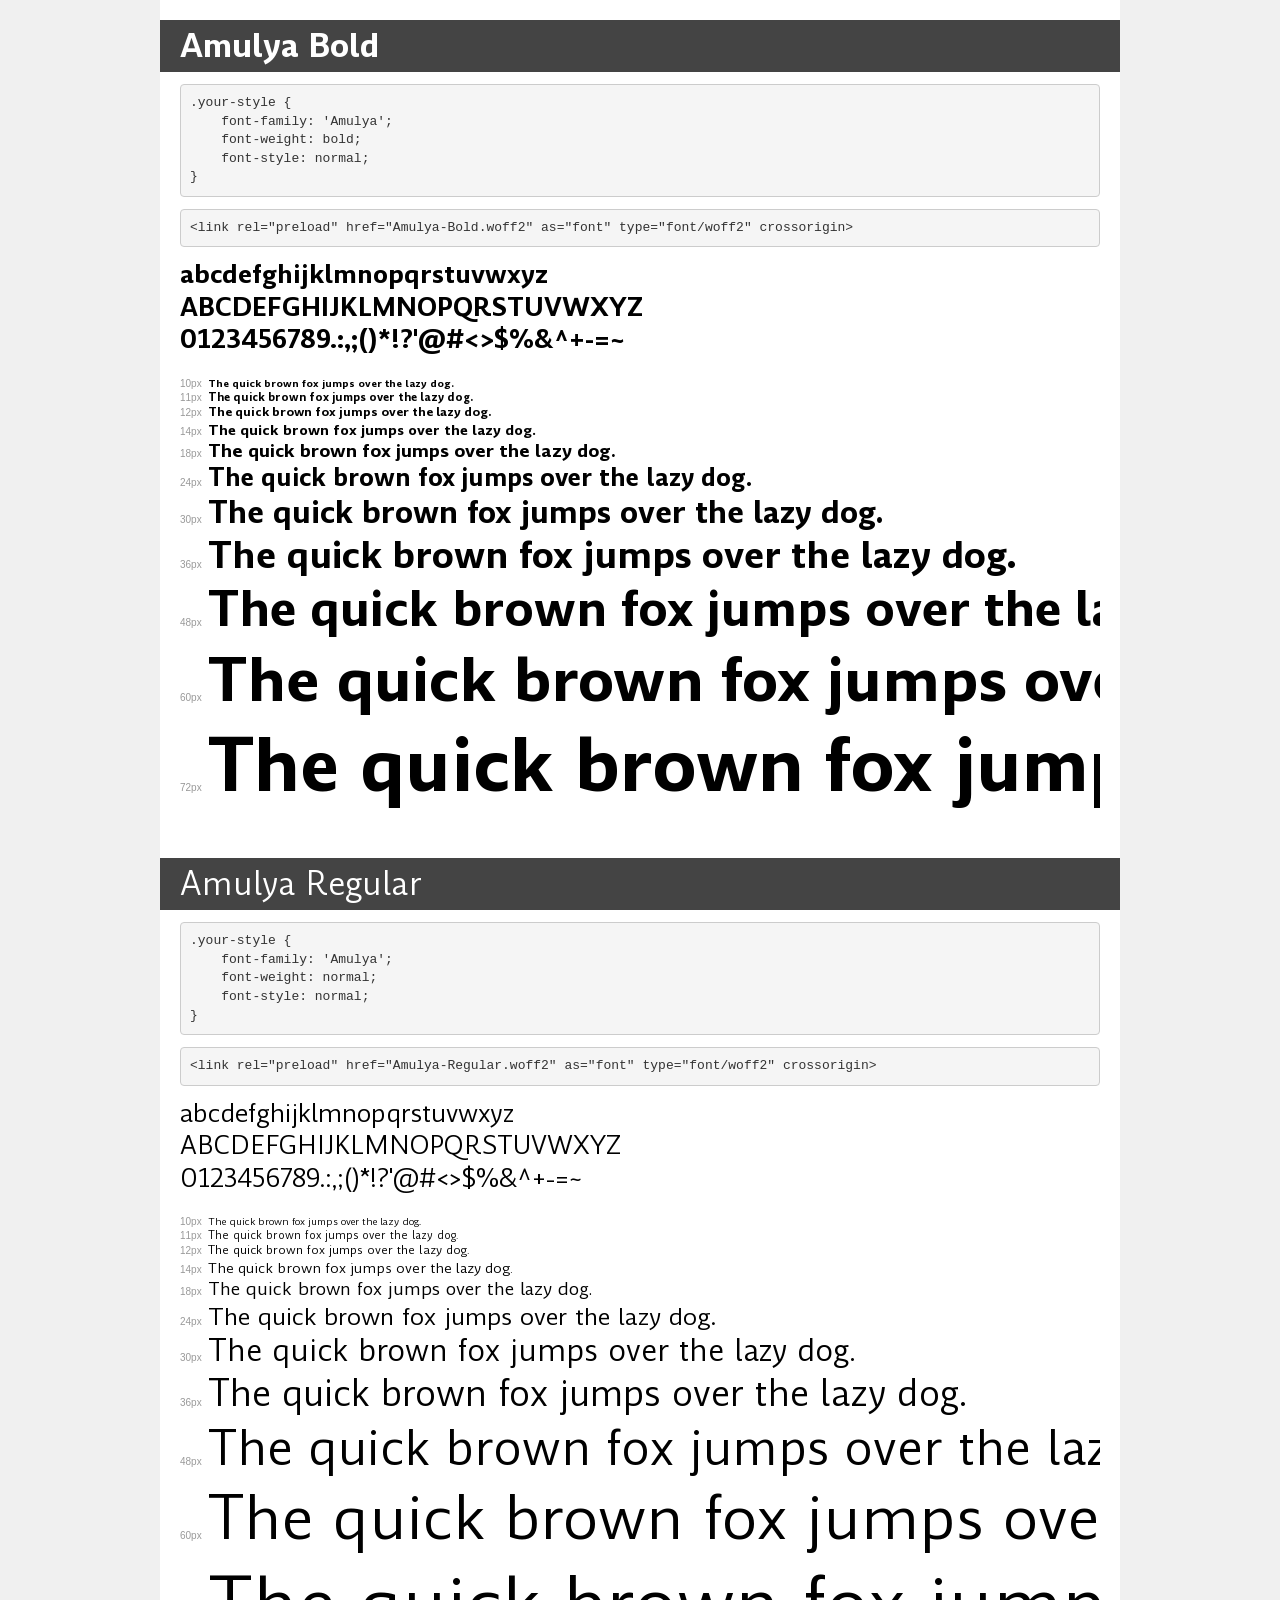
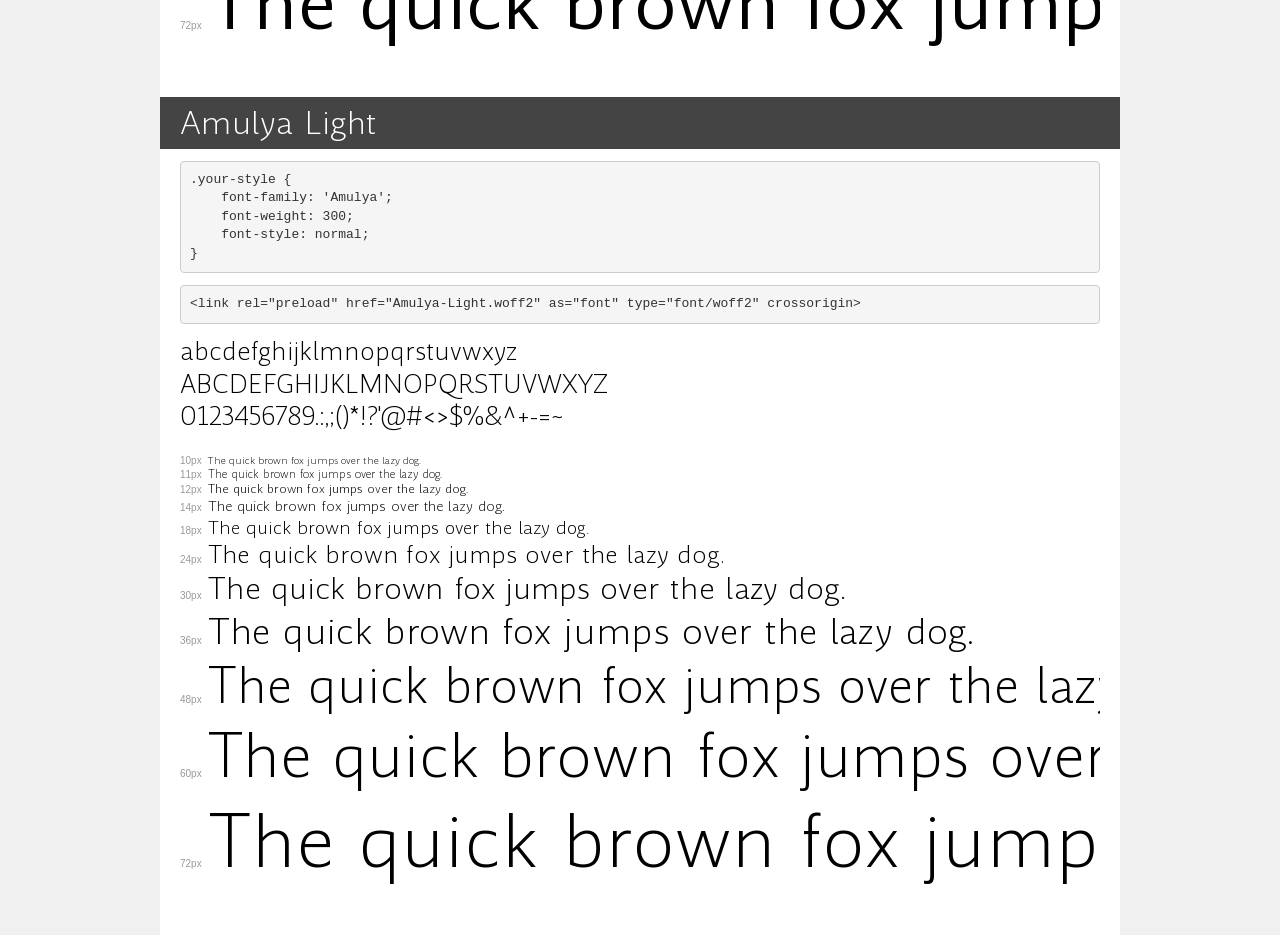
==== assets/fonts/demo.html @ 082922bf "style: change primary font family to Amulya" ====
<!DOCTYPE html>
<html lang="en">
<head>
    <meta charset="utf-8">
    <meta http-equiv="X-UA-Compatible" content="IE=edge">
    <meta name="viewport" content="width=device-width, initial-scale=1">
    <meta name="robots" content="noindex, noarchive">
    <meta name="format-detection" content="telephone=no">
    <title>Transfonter demo</title>
    <link href="stylesheet.css" rel="stylesheet">
    <style>
        /*
        http://meyerweb.com/eric/tools/css/reset/
        v2.0 | 20110126
        License: none (public domain)
        */
        html, body, div, span, applet, object, iframe,
        h1, h2, h3, h4, h5, h6, p, blockquote, pre,
        a, abbr, acronym, address, big, cite, code,
        del, dfn, em, img, ins, kbd, q, s, samp,
        small, strike, strong, sub, sup, tt, var,
        b, u, i, center,
        dl, dt, dd, ol, ul, li,
        fieldset, form, label, legend,
        table, caption, tbody, tfoot, thead, tr, th, td,
        article, aside, canvas, details, embed,
        figure, figcaption, footer, header, hgroup,
        menu, nav, output, ruby, section, summary,
        time, mark, audio, video {
            margin: 0;
            padding: 0;
            border: 0;
            font-size: 100%;
            font: inherit;
            vertical-align: baseline;
        }
        /* HTML5 display-role reset for older browsers */
        article, aside, details, figcaption, figure,
        footer, header, hgroup, menu, nav, section {
            display: block;
        }
        body {
            line-height: 1;
        }
        ol, ul {
            list-style: none;
        }
        blockquote, q {
            quotes: none;
        }
        blockquote:before, blockquote:after,
        q:before, q:after {
            content: '';
            content: none;
        }
        table {
            border-collapse: collapse;
            border-spacing: 0;
        }
        /* demo styles */
        body {
            background: #f0f0f0;
            color: #000;
        }
        .page {
            background: #fff;
            width: 920px;
            margin: 0 auto;
            padding: 20px 20px 0 20px;
            overflow: hidden;
        }
        .font-container {
            overflow-x: auto;
            overflow-y: hidden;
            margin-bottom: 40px;
            line-height: 1.3;
            white-space: nowrap;
            padding-bottom: 5px;
        }
        h1 {
            position: relative;
            background: #444;
            font-size: 32px;
            color: #fff;
            padding: 10px 20px;
            margin: 0 -20px 12px -20px;
        }
        .letters {
            font-size: 25px;
            margin-bottom: 20px;
        }
        .s10:before {
            content: '10px';
        }
        .s11:before {
            content: '11px';
        }
        .s12:before {
            content: '12px';
        }
        .s14:before {
            content: '14px';
        }
        .s18:before {
            content: '18px';
        }
        .s24:before {
            content: '24px';
        }
        .s30:before {
            content: '30px';
        }
        .s36:before {
            content: '36px';
        }
        .s48:before {
            content: '48px';
        }
        .s60:before {
            content: '60px';
        }
        .s72:before {
            content: '72px';
        }
        .s10:before, .s11:before, .s12:before, .s14:before,
        .s18:before, .s24:before, .s30:before, .s36:before,
        .s48:before, .s60:before, .s72:before {
            font-family: Arial, sans-serif;
            font-size: 10px;
            font-weight: normal;
            font-style: normal;
            color: #999;
            padding-right: 6px;
        }
        pre {
            display: block;
            padding: 9px;
            margin: 0 0 12px;
            font-family: Monaco, Menlo, Consolas, "Courier New", monospace;
            font-size: 13px;
            line-height: 1.428571429;
            color: #333;
            font-weight: normal;
            font-style: normal;
            background-color: #f5f5f5;
            border: 1px solid #ccc;
            overflow-x: auto;
            border-radius: 4px;
        }
        /* responsive */
        @media (max-width: 959px) {
            .page {
                width: auto;
                margin: 0;
            }
        }
    </style>
</head>
<body>
<div class="page">
    <div class="demo">
        <h1 style="font-family: 'Amulya'; font-weight: bold; font-style: normal;">Amulya Bold</h1>
        <pre title="Usage">.your-style {
    font-family: 'Amulya';
    font-weight: bold;
    font-style: normal;
}</pre>
        <pre title="Preload (optional)">
&lt;link rel=&quot;preload&quot; href=&quot;Amulya-Bold.woff2&quot; as=&quot;font&quot; type=&quot;font/woff2&quot; crossorigin&gt;</pre>
        <div class="font-container" style="font-family: 'Amulya'; font-weight: bold; font-style: normal;">
            <p class="letters">
                abcdefghijklmnopqrstuvwxyz<br>
ABCDEFGHIJKLMNOPQRSTUVWXYZ<br>
                0123456789.:,;()*!?'@#&lt;&gt;$%&^+-=~
            </p>
            <p class="s10" style="font-size: 10px;">The quick brown fox jumps over the lazy dog.</p>
            <p class="s11" style="font-size: 11px;">The quick brown fox jumps over the lazy dog.</p>
            <p class="s12" style="font-size: 12px;">The quick brown fox jumps over the lazy dog.</p>
            <p class="s14" style="font-size: 14px;">The quick brown fox jumps over the lazy dog.</p>
            <p class="s18" style="font-size: 18px;">The quick brown fox jumps over the lazy dog.</p>
            <p class="s24" style="font-size: 24px;">The quick brown fox jumps over the lazy dog.</p>
            <p class="s30" style="font-size: 30px;">The quick brown fox jumps over the lazy dog.</p>
            <p class="s36" style="font-size: 36px;">The quick brown fox jumps over the lazy dog.</p>
            <p class="s48" style="font-size: 48px;">The quick brown fox jumps over the lazy dog.</p>
            <p class="s60" style="font-size: 60px;">The quick brown fox jumps over the lazy dog.</p>
            <p class="s72" style="font-size: 72px;">The quick brown fox jumps over the lazy dog.</p>
        </div>
    </div>

    <div class="demo">
        <h1 style="font-family: 'Amulya'; font-weight: normal; font-style: normal;">Amulya Regular</h1>
        <pre title="Usage">.your-style {
    font-family: 'Amulya';
    font-weight: normal;
    font-style: normal;
}</pre>
        <pre title="Preload (optional)">
&lt;link rel=&quot;preload&quot; href=&quot;Amulya-Regular.woff2&quot; as=&quot;font&quot; type=&quot;font/woff2&quot; crossorigin&gt;</pre>
        <div class="font-container" style="font-family: 'Amulya'; font-weight: normal; font-style: normal;">
            <p class="letters">
                abcdefghijklmnopqrstuvwxyz<br>
ABCDEFGHIJKLMNOPQRSTUVWXYZ<br>
                0123456789.:,;()*!?'@#&lt;&gt;$%&^+-=~
            </p>
            <p class="s10" style="font-size: 10px;">The quick brown fox jumps over the lazy dog.</p>
            <p class="s11" style="font-size: 11px;">The quick brown fox jumps over the lazy dog.</p>
            <p class="s12" style="font-size: 12px;">The quick brown fox jumps over the lazy dog.</p>
            <p class="s14" style="font-size: 14px;">The quick brown fox jumps over the lazy dog.</p>
            <p class="s18" style="font-size: 18px;">The quick brown fox jumps over the lazy dog.</p>
            <p class="s24" style="font-size: 24px;">The quick brown fox jumps over the lazy dog.</p>
            <p class="s30" style="font-size: 30px;">The quick brown fox jumps over the lazy dog.</p>
            <p class="s36" style="font-size: 36px;">The quick brown fox jumps over the lazy dog.</p>
            <p class="s48" style="font-size: 48px;">The quick brown fox jumps over the lazy dog.</p>
            <p class="s60" style="font-size: 60px;">The quick brown fox jumps over the lazy dog.</p>
            <p class="s72" style="font-size: 72px;">The quick brown fox jumps over the lazy dog.</p>
        </div>
    </div>

    <div class="demo">
        <h1 style="font-family: 'Amulya'; font-weight: 300; font-style: normal;">Amulya Light</h1>
        <pre title="Usage">.your-style {
    font-family: 'Amulya';
    font-weight: 300;
    font-style: normal;
}</pre>
        <pre title="Preload (optional)">
&lt;link rel=&quot;preload&quot; href=&quot;Amulya-Light.woff2&quot; as=&quot;font&quot; type=&quot;font/woff2&quot; crossorigin&gt;</pre>
        <div class="font-container" style="font-family: 'Amulya'; font-weight: 300; font-style: normal;">
            <p class="letters">
                abcdefghijklmnopqrstuvwxyz<br>
ABCDEFGHIJKLMNOPQRSTUVWXYZ<br>
                0123456789.:,;()*!?'@#&lt;&gt;$%&^+-=~
            </p>
            <p class="s10" style="font-size: 10px;">The quick brown fox jumps over the lazy dog.</p>
            <p class="s11" style="font-size: 11px;">The quick brown fox jumps over the lazy dog.</p>
            <p class="s12" style="font-size: 12px;">The quick brown fox jumps over the lazy dog.</p>
            <p class="s14" style="font-size: 14px;">The quick brown fox jumps over the lazy dog.</p>
            <p class="s18" style="font-size: 18px;">The quick brown fox jumps over the lazy dog.</p>
            <p class="s24" style="font-size: 24px;">The quick brown fox jumps over the lazy dog.</p>
            <p class="s30" style="font-size: 30px;">The quick brown fox jumps over the lazy dog.</p>
            <p class="s36" style="font-size: 36px;">The quick brown fox jumps over the lazy dog.</p>
            <p class="s48" style="font-size: 48px;">The quick brown fox jumps over the lazy dog.</p>
            <p class="s60" style="font-size: 60px;">The quick brown fox jumps over the lazy dog.</p>
            <p class="s72" style="font-size: 72px;">The quick brown fox jumps over the lazy dog.</p>
        </div>
    </div>

</div>
</body>
</html>
---- assets/fonts/stylesheet.css ----
@font-face {
    font-family: 'Amulya';
    src: url('Amulya-Bold.woff2') format('woff2'),
        url('Amulya-Bold.woff') format('woff');
    font-weight: bold;
    font-style: normal;
    font-display: swap;
}

@font-face {
    font-family: 'Amulya';
    src: url('Amulya-Regular.woff2') format('woff2'),
        url('Amulya-Regular.woff') format('woff');
    font-weight: normal;
    font-style: normal;
    font-display: swap;
}

@font-face {
    font-family: 'Amulya';
    src: url('Amulya-Light.woff2') format('woff2'),
        url('Amulya-Light.woff') format('woff');
    font-weight: 300;
    font-style: normal;
    font-display: swap;
}
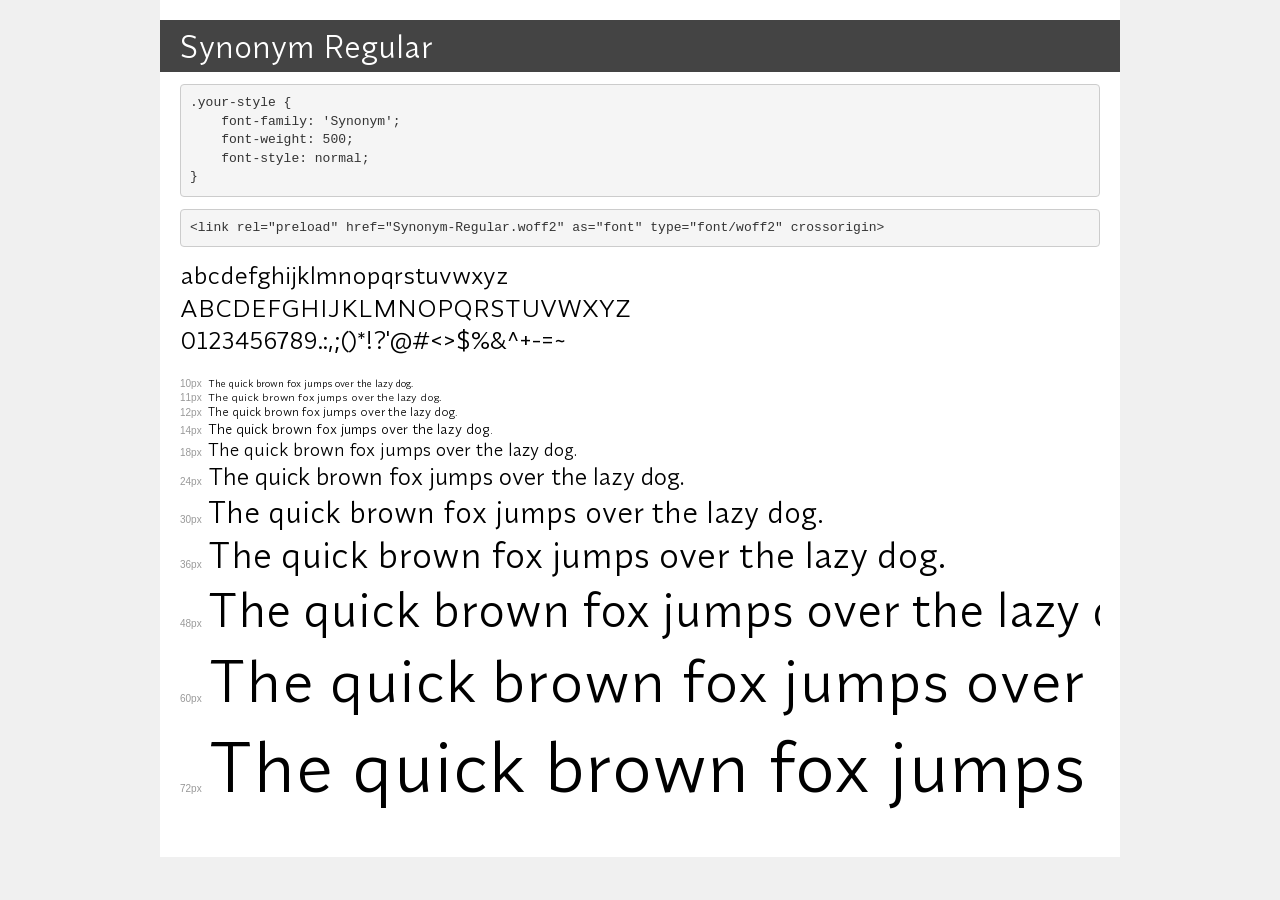
==== commit b938ca81: "style: uppercase all titles" ====
--- a/assets/fonts/demo.html
+++ b/assets/fonts/demo.html
@@ -159,73 +159,15 @@
 <body>
 <div class="page">
     <div class="demo">
-        <h1 style="font-family: 'Amulya'; font-weight: bold; font-style: normal;">Amulya Bold</h1>
+        <h1 style="font-family: 'Synonym'; font-weight: 500; font-style: normal;">Synonym Regular</h1>
         <pre title="Usage">.your-style {
-    font-family: 'Amulya';
-    font-weight: bold;
+    font-family: 'Synonym';
+    font-weight: 500;
     font-style: normal;
 }</pre>
         <pre title="Preload (optional)">
-&lt;link rel=&quot;preload&quot; href=&quot;Amulya-Bold.woff2&quot; as=&quot;font&quot; type=&quot;font/woff2&quot; crossorigin&gt;</pre>
-        <div class="font-container" style="font-family: 'Amulya'; font-weight: bold; font-style: normal;">
-            <p class="letters">
-                abcdefghijklmnopqrstuvwxyz<br>
-ABCDEFGHIJKLMNOPQRSTUVWXYZ<br>
-                0123456789.:,;()*!?'@#&lt;&gt;$%&^+-=~
-            </p>
-            <p class="s10" style="font-size: 10px;">The quick brown fox jumps over the lazy dog.</p>
-            <p class="s11" style="font-size: 11px;">The quick brown fox jumps over the lazy dog.</p>
-            <p class="s12" style="font-size: 12px;">The quick brown fox jumps over the lazy dog.</p>
-            <p class="s14" style="font-size: 14px;">The quick brown fox jumps over the lazy dog.</p>
-            <p class="s18" style="font-size: 18px;">The quick brown fox jumps over the lazy dog.</p>
-            <p class="s24" style="font-size: 24px;">The quick brown fox jumps over the lazy dog.</p>
-            <p class="s30" style="font-size: 30px;">The quick brown fox jumps over the lazy dog.</p>
-            <p class="s36" style="font-size: 36px;">The quick brown fox jumps over the lazy dog.</p>
-            <p class="s48" style="font-size: 48px;">The quick brown fox jumps over the lazy dog.</p>
-            <p class="s60" style="font-size: 60px;">The quick brown fox jumps over the lazy dog.</p>
-            <p class="s72" style="font-size: 72px;">The quick brown fox jumps over the lazy dog.</p>
-        </div>
-    </div>
-
-    <div class="demo">
-        <h1 style="font-family: 'Amulya'; font-weight: normal; font-style: normal;">Amulya Regular</h1>
-        <pre title="Usage">.your-style {
-    font-family: 'Amulya';
-    font-weight: normal;
-    font-style: normal;
-}</pre>
-        <pre title="Preload (optional)">
-&lt;link rel=&quot;preload&quot; href=&quot;Amulya-Regular.woff2&quot; as=&quot;font&quot; type=&quot;font/woff2&quot; crossorigin&gt;</pre>
-        <div class="font-container" style="font-family: 'Amulya'; font-weight: normal; font-style: normal;">
-            <p class="letters">
-                abcdefghijklmnopqrstuvwxyz<br>
-ABCDEFGHIJKLMNOPQRSTUVWXYZ<br>
-                0123456789.:,;()*!?'@#&lt;&gt;$%&^+-=~
-            </p>
-            <p class="s10" style="font-size: 10px;">The quick brown fox jumps over the lazy dog.</p>
-            <p class="s11" style="font-size: 11px;">The quick brown fox jumps over the lazy dog.</p>
-            <p class="s12" style="font-size: 12px;">The quick brown fox jumps over the lazy dog.</p>
-            <p class="s14" style="font-size: 14px;">The quick brown fox jumps over the lazy dog.</p>
-            <p class="s18" style="font-size: 18px;">The quick brown fox jumps over the lazy dog.</p>
-            <p class="s24" style="font-size: 24px;">The quick brown fox jumps over the lazy dog.</p>
-            <p class="s30" style="font-size: 30px;">The quick brown fox jumps over the lazy dog.</p>
-            <p class="s36" style="font-size: 36px;">The quick brown fox jumps over the lazy dog.</p>
-            <p class="s48" style="font-size: 48px;">The quick brown fox jumps over the lazy dog.</p>
-            <p class="s60" style="font-size: 60px;">The quick brown fox jumps over the lazy dog.</p>
-            <p class="s72" style="font-size: 72px;">The quick brown fox jumps over the lazy dog.</p>
-        </div>
-    </div>
-
-    <div class="demo">
-        <h1 style="font-family: 'Amulya'; font-weight: 300; font-style: normal;">Amulya Light</h1>
-        <pre title="Usage">.your-style {
-    font-family: 'Amulya';
-    font-weight: 300;
-    font-style: normal;
-}</pre>
-        <pre title="Preload (optional)">
-&lt;link rel=&quot;preload&quot; href=&quot;Amulya-Light.woff2&quot; as=&quot;font&quot; type=&quot;font/woff2&quot; crossorigin&gt;</pre>
-        <div class="font-container" style="font-family: 'Amulya'; font-weight: 300; font-style: normal;">
+&lt;link rel=&quot;preload&quot; href=&quot;Synonym-Regular.woff2&quot; as=&quot;font&quot; type=&quot;font/woff2&quot; crossorigin&gt;</pre>
+        <div class="font-container" style="font-family: 'Synonym'; font-weight: 500; font-style: normal;">
             <p class="letters">
                 abcdefghijklmnopqrstuvwxyz<br>
 ABCDEFGHIJKLMNOPQRSTUVWXYZ<br>
--- a/assets/fonts/stylesheet.css
+++ b/assets/fonts/stylesheet.css
@@ -1,27 +1,9 @@
 @font-face {
-    font-family: 'Amulya';
-    src: url('Amulya-Bold.woff2') format('woff2'),
-        url('Amulya-Bold.woff') format('woff');
-    font-weight: bold;
+    font-family: 'Synonym';
+    src: url('Synonym-Regular.woff2') format('woff2'),
+        url('Synonym-Regular.woff') format('woff');
+    font-weight: 500;
     font-style: normal;
     font-display: swap;
 }
 
-@font-face {
-    font-family: 'Amulya';
-    src: url('Amulya-Regular.woff2') format('woff2'),
-        url('Amulya-Regular.woff') format('woff');
-    font-weight: normal;
-    font-style: normal;
-    font-display: swap;
-}
-
-@font-face {
-    font-family: 'Amulya';
-    src: url('Amulya-Light.woff2') format('woff2'),
-        url('Amulya-Light.woff') format('woff');
-    font-weight: 300;
-    font-style: normal;
-    font-display: swap;
-}
-
